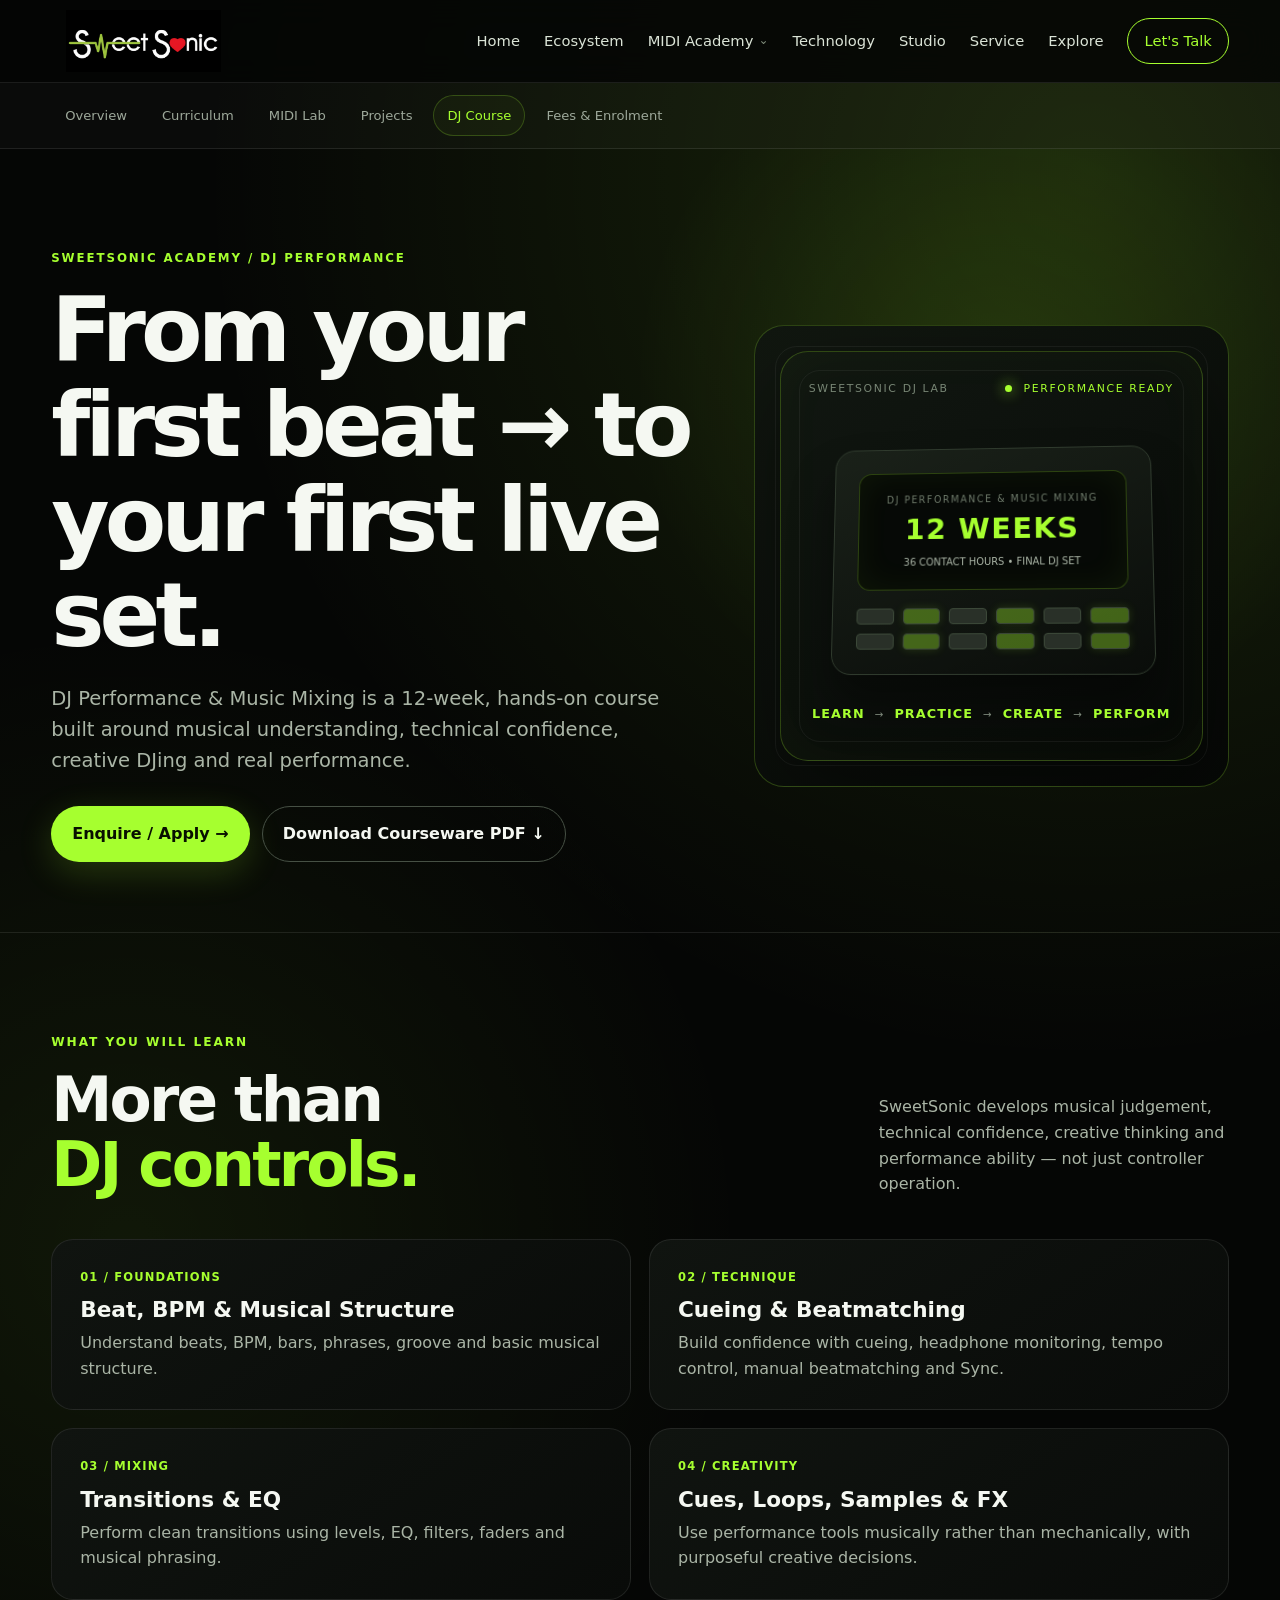
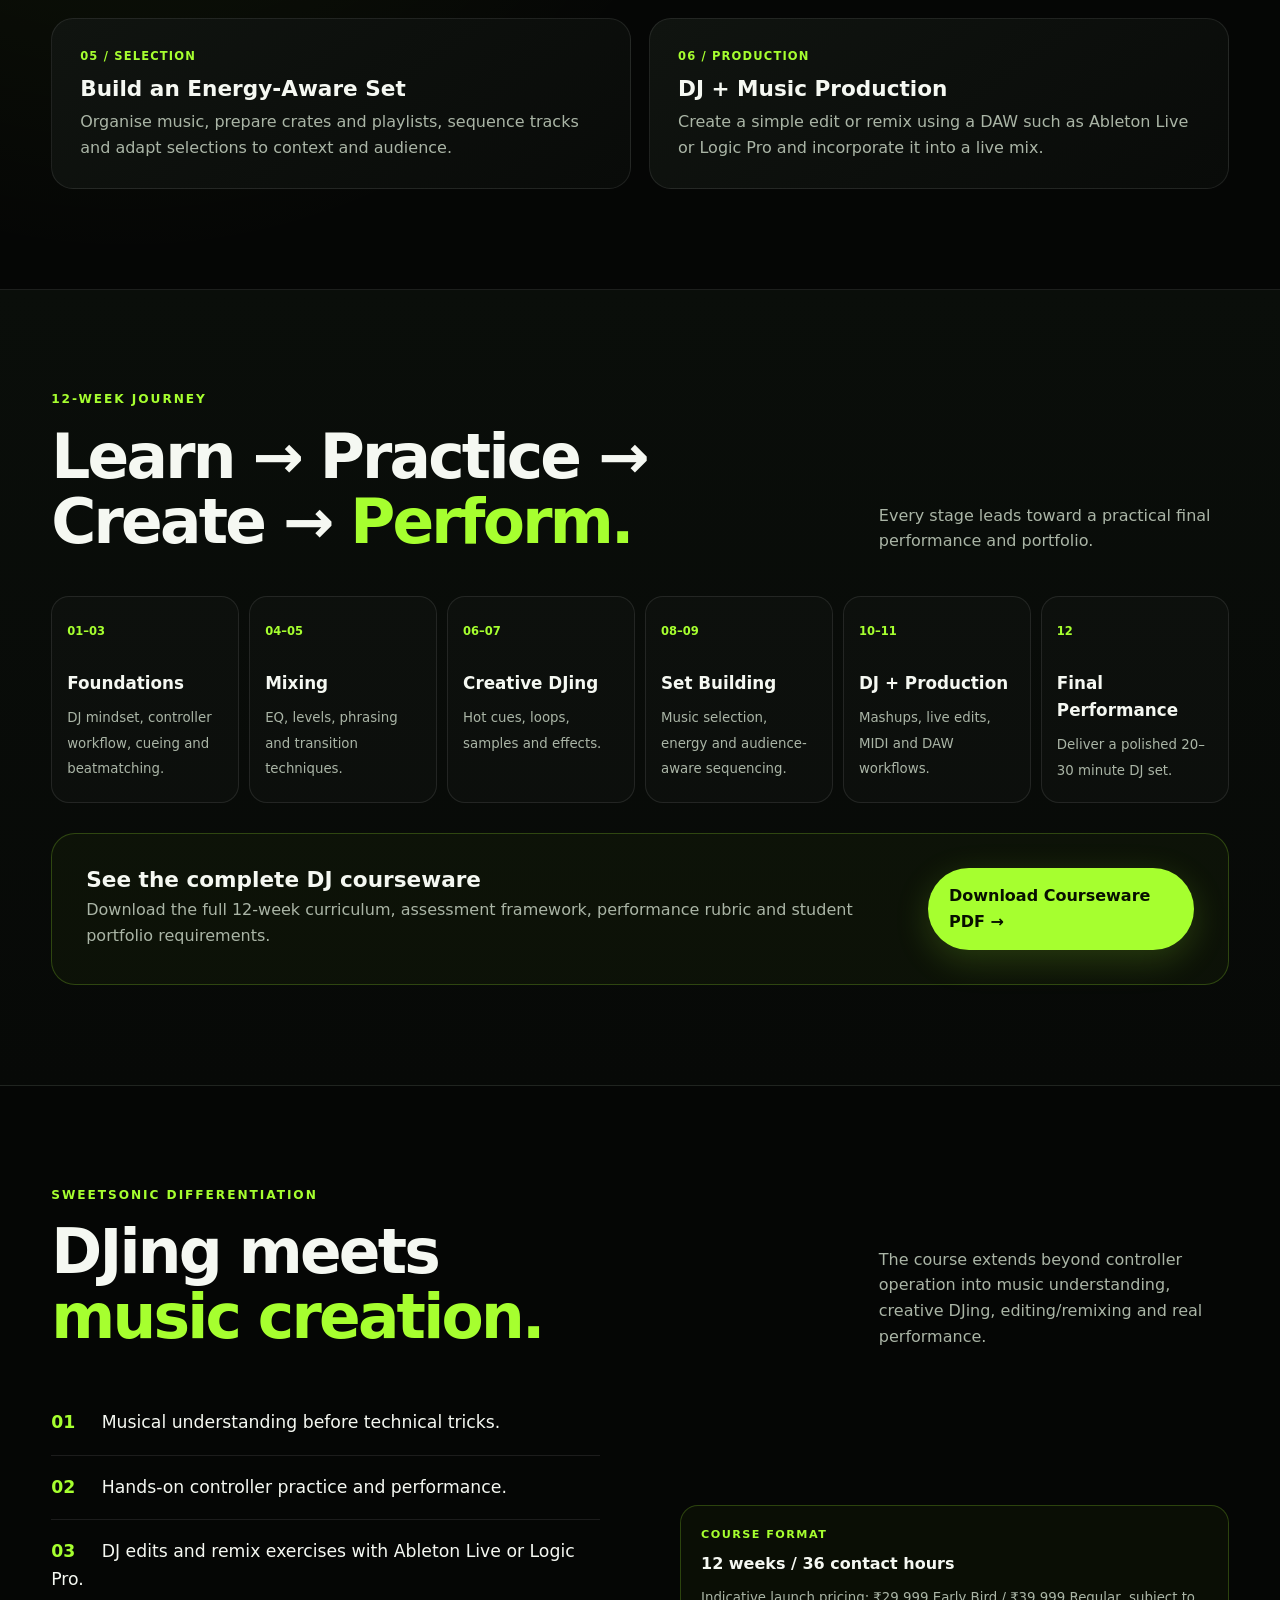
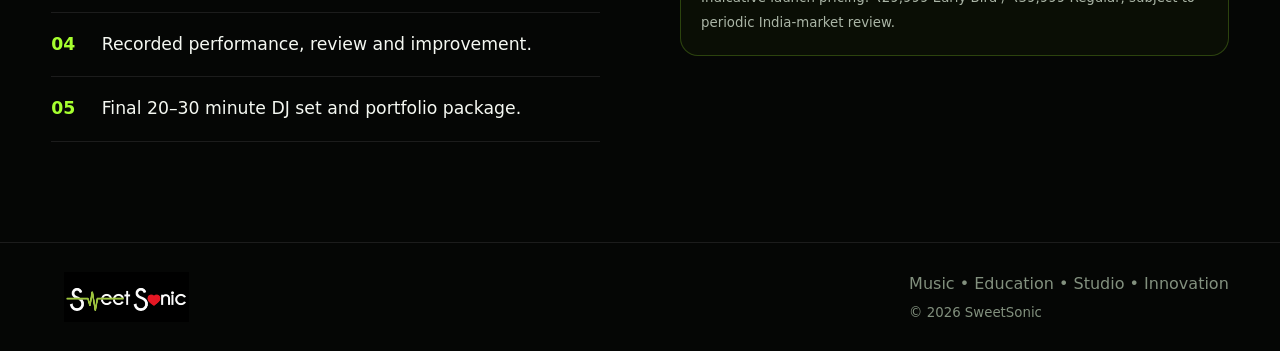
==== dj-course.html @ 9c57d152 "Add files via upload DJ course SEO  BioTune move" ====
<!doctype html><html lang="en"><head><meta charset="utf-8"><meta name="viewport" content="width=device-width,initial-scale=1">
<meta name="description" content="SweetSonic Academy — DJ Performance & Music Mixing. A 12-week hands-on course from first beat to first live set.">
<meta name="theme-color" content="#050605"><title>DJ Performance & Music Mixing — SweetSonic Academy</title><link rel="stylesheet" href="styles.css"></head><body>
<header class="site-header"><div class="container nav">
<a class="brand" href="index.html#home" aria-label="SweetSonic home"><img src="assets/SweetSonicLogo.jpg" alt="SweetSonic logo"></a>
<button class="menu-toggle" aria-label="Open menu" aria-expanded="false">☰</button>
<nav class="nav-links" aria-label="Primary navigation">
<a href="index.html#home">Home</a><a href="index.html#ecosystem">Ecosystem</a>
<div class="nav-dropdown"><a class="nav-parent" href="midi-academy.html">MIDI Academy <span>⌄</span></a><div class="nav-menu">
<a href="midi-academy.html">Academy Overview</a><a href="midi-curriculum.html">Course Curriculum</a><a href="midi-lab.html">MIDI Lab</a><a href="midi-projects.html">Practical Projects</a><a href="dj-course.html">DJ Performance & Mixing</a><a href="midi-enrol.html">Fees & Enrolment</a>
</div></div><a href="index.html#ecosystem">Technology</a><a href="index.html#studio">Studio</a><a href="instrument-service.html">Service</a><a href="index.html#explore">Explore</a><a href="index.html#contact" class="nav-cta">Let's Talk</a>
</nav></div></header>
<div class="subnav"><div class="container subnav-inner"><a href="midi-academy.html">Overview</a><a href="midi-curriculum.html">Curriculum</a><a href="midi-lab.html">MIDI Lab</a><a href="midi-projects.html">Projects</a><a class="active" href="dj-course.html">DJ Course</a><a href="midi-enrol.html">Fees & Enrolment</a></div></div>
<main>
<section class="page-hero"><div class="container page-hero-grid"><div class="reveal"><p class="page-kicker">SWEETSONIC ACADEMY / DJ PERFORMANCE</p><h1>From your first beat → to your first live set.</h1><p class="lead">DJ Performance & Music Mixing is a 12-week, hands-on course built around musical understanding, technical confidence, creative DJing and real performance.</p><div class="actions"><a class="btn btn-primary" href="midi-enrol.html">Enquire / Apply →</a><a class="btn btn-ghost" href="assets/SweetSonic-DJ-Performance-Music-Mixing-Courseware.pdf" download>Download Courseware PDF ↓</a></div></div><div class="page-visual reveal"><div class="service-console"><div class="service-console-top"><span>SWEETSONIC DJ LAB</span><span class="service-status"><i></i> PERFORMANCE READY</span></div><div class="service-device"><div class="device-screen"><small>DJ PERFORMANCE & MUSIC MIXING</small><strong>12 WEEKS</strong><em>36 CONTACT HOURS • FINAL DJ SET</em></div><div class="device-controls"><span></span><span></span><span></span><span></span><span></span><span></span><span></span><span></span><span></span><span></span><span></span><span></span></div></div><div class="service-readout"><b>LEARN</b><span>→</span><b>PRACTICE</b><span>→</span><b>CREATE</b><span>→</span><b>PERFORM</b></div></div></div></div></section>
<section class="section"><div class="container"><div class="section-heading reveal"><div><p class="eyebrow">WHAT YOU WILL LEARN</p><h2>More than<br><span>DJ controls.</span></h2></div><p>SweetSonic develops musical judgement, technical confidence, creative thinking and performance ability — not just controller operation.</p></div>
<div class="content-grid"><article class="content-card reveal"><b>01 / FOUNDATIONS</b><h3>Beat, BPM & Musical Structure</h3><p>Understand beats, BPM, bars, phrases, groove and basic musical structure.</p></article><article class="content-card reveal"><b>02 / TECHNIQUE</b><h3>Cueing & Beatmatching</h3><p>Build confidence with cueing, headphone monitoring, tempo control, manual beatmatching and Sync.</p></article><article class="content-card reveal"><b>03 / MIXING</b><h3>Transitions & EQ</h3><p>Perform clean transitions using levels, EQ, filters, faders and musical phrasing.</p></article><article class="content-card reveal"><b>04 / CREATIVITY</b><h3>Cues, Loops, Samples & FX</h3><p>Use performance tools musically rather than mechanically, with purposeful creative decisions.</p></article><article class="content-card reveal"><b>05 / SELECTION</b><h3>Build an Energy-Aware Set</h3><p>Organise music, prepare crates and playlists, sequence tracks and adapt selections to context and audience.</p></article><article class="content-card reveal"><b>06 / PRODUCTION</b><h3>DJ + Music Production</h3><p>Create a simple edit or remix using a DAW such as Ableton Live or Logic Pro and incorporate it into a live mix.</p></article></div></div></section>
<section class="section dark-band"><div class="container"><div class="section-heading reveal"><div><p class="eyebrow">12-WEEK JOURNEY</p><h2>Learn → Practice → Create → <span>Perform.</span></h2></div><p>Every stage leads toward a practical final performance and portfolio.</p></div><div class="journey-grid"><div class="journey-card reveal"><b>01–03</b><strong>Foundations</strong><small>DJ mindset, controller workflow, cueing and beatmatching.</small></div><div class="journey-card reveal"><b>04–05</b><strong>Mixing</strong><small>EQ, levels, phrasing and transition techniques.</small></div><div class="journey-card reveal"><b>06–07</b><strong>Creative DJing</strong><small>Hot cues, loops, samples and effects.</small></div><div class="journey-card reveal"><b>08–09</b><strong>Set Building</strong><small>Music selection, energy and audience-aware sequencing.</small></div><div class="journey-card reveal"><b>10–11</b><strong>DJ + Production</strong><small>Mashups, live edits, MIDI and DAW workflows.</small></div><div class="journey-card reveal"><b>12</b><strong>Final Performance</strong><small>Deliver a polished 20–30 minute DJ set.</small></div></div><div class="cta-panel reveal"><div><h3>See the complete DJ courseware</h3><p>Download the full 12-week curriculum, assessment framework, performance rubric and student portfolio requirements.</p></div><a class="btn btn-primary" href="assets/SweetSonic-DJ-Performance-Music-Mixing-Courseware.pdf" download>Download Courseware PDF →</a></div></div></section>
<section class="section"><div class="container"><div class="section-heading reveal"><div><p class="eyebrow">SWEETSONIC DIFFERENTIATION</p><h2>DJing meets<br><span>music creation.</span></h2></div><p>The course extends beyond controller operation into music understanding, creative DJing, editing/remixing and real performance.</p></div><div class="proof-grid"><div class="promise-list reveal"><p><b>01</b> Musical understanding before technical tricks.</p><p><b>02</b> Hands-on controller practice and performance.</p><p><b>03</b> DJ edits and remix exercises with Ableton Live or Logic Pro.</p><p><b>04</b> Recorded performance, review and improvement.</p><p><b>05</b> Final 20–30 minute DJ set and portfolio package.</p></div><div class="fee-card reveal"><span>COURSE FORMAT</span><strong>12 weeks / 36 contact hours</strong><small>Indicative launch pricing: ₹29,999 Early Bird / ₹39,999 Regular, subject to periodic India-market review.</small></div></div></div></section>
</main><footer><div class="container footer-inner"><img src="assets/SweetSonicLogo.jpg" alt="SweetSonic" class="footer-logo"><div><span>Music • Education • Studio • Innovation</span><small>© <span id="year"></span> SweetSonic</small></div></div></footer><script src="script.js"></script></body></html>
---- styles.css ----
:root{
  --green:#a6ff2f;--green2:#72cf00;--red:#ff2633;--bg:#050605;--panel:#0d100d;
  --panel2:#121712;--text:#f5f8f2;--muted:#aab5a6;--line:rgba(255,255,255,.09);
  --max:1180px;
}
*{box-sizing:border-box;margin:0;padding:0}
html{scroll-behavior:smooth}
body{font-family:Inter,ui-sans-serif,system-ui,-apple-system,BlinkMacSystemFont,"Segoe UI",sans-serif;background:
radial-gradient(circle at 85% 5%,rgba(166,255,47,.13),transparent 25%),
radial-gradient(circle at 10% 35%,rgba(166,255,47,.07),transparent 24%),var(--bg);
color:var(--text);line-height:1.6;overflow-x:hidden}
a{text-decoration:none;color:inherit}.container{width:min(92%,var(--max));margin:auto}
.site-header{position:sticky;top:0;z-index:100;background:rgba(5,6,5,.86);backdrop-filter:blur(16px);border-bottom:1px solid var(--line)}
.nav{min-height:82px;display:flex;align-items:center;justify-content:space-between;gap:24px}
.brand{display:flex;align-items:center;min-width:0}.brand img{width:185px;height:auto;max-height:62px;object-fit:contain;display:block}
.nav-links{display:flex;align-items:center;gap:24px;font-size:.92rem;color:#dbe4d7}
.nav-links a{transition:.2s}.nav-links a:hover{color:var(--green)}
.nav-cta{border:1px solid var(--green);padding:10px 16px;border-radius:999px;color:var(--green)!important}
.menu-toggle{display:none;background:none;border:0;color:white;font-size:1.7rem}
.section{padding:100px 0}.section-grid{width:min(92%,var(--max));margin:auto}
.hero{min-height:calc(100vh - 82px);display:grid;grid-template-columns:1.05fr .95fr;gap:50px;align-items:center;padding-top:70px;padding-bottom:80px}
.eyebrow{color:var(--green);letter-spacing:.16em;text-transform:uppercase;font-size:.76rem;font-weight:900;margin-bottom:14px}
h1,h2,h3{line-height:1.06}h1{font-size:clamp(3.2rem,7vw,6.8rem);letter-spacing:-.055em}
h1 span,h2 span{color:var(--green)}
h2{font-size:clamp(2.4rem,4.8vw,4.5rem);letter-spacing:-.045em}
h3{font-size:1.35rem}.hero-lead,.lead{color:var(--muted);font-size:clamp(1.05rem,1.7vw,1.22rem);max-width:680px;margin-top:20px}
.actions{display:flex;gap:12px;flex-wrap:wrap;margin-top:30px}.btn{display:inline-flex;align-items:center;justify-content:center;gap:10px;padding:14px 20px;border-radius:999px;font-weight:900;transition:.25s;border:1px solid transparent}
.btn-primary{background:var(--green);color:#081000;box-shadow:0 10px 35px rgba(166,255,47,.18)}.btn-primary:hover{transform:translateY(-2px);filter:brightness(1.06)}
.btn-ghost{border-color:#465044;color:var(--text)}.whatsapp-btn{border-color:#465044}.btn-ghost:hover{border-color:var(--green);color:var(--green)}
.micro-proof{display:flex;gap:13px;align-items:center;color:#cbd4c8;font-size:.9rem;margin-top:30px}.micro-proof i{width:4px;height:4px;background:#556052;border-radius:50%}
.hero-visual{min-height:500px;position:relative;display:grid;place-items:center}
.orb{position:absolute;border-radius:50%;filter:blur(2px);border:1px solid rgba(166,255,47,.3)}.orb-a{width:210px;height:210px;right:0;top:30px;box-shadow:0 0 80px rgba(166,255,47,.12)}.orb-b{width:120px;height:120px;left:10px;bottom:40px;box-shadow:0 0 60px rgba(255,38,51,.12);border-color:rgba(255,38,51,.22)}
.positioning{border-top:1px solid var(--line);border-bottom:1px solid var(--line);background:rgba(255,255,255,.018)}.positioning-inner{padding:55px 0}.positioning h2{font-size:clamp(2rem,4vw,3.6rem);max-width:820px}.positioning p:last-child{color:var(--muted);margin-top:15px;max-width:650px}
.section-heading{display:flex;justify-content:space-between;gap:40px;align-items:end;margin-bottom:42px}.section-heading>p{color:var(--muted);max-width:350px}
.eco-grid{display:grid;grid-template-columns:repeat(3,1fr);gap:18px}.eco-card{min-height:330px;padding:30px;border:1px solid var(--line);background:linear-gradient(145deg,#101410,#090b09);border-radius:24px;position:relative;transition:.3s}.eco-card:hover{transform:translateY(-6px);border-color:rgba(166,255,47,.35)}.card-number{position:absolute;top:25px;right:25px;color:#566151;font-size:.78rem}.icon{font-size:2.2rem;margin-bottom:45px}.eco-card h3{margin-bottom:12px}.eco-card p{color:var(--muted);min-height:92px}.eco-card a{color:var(--green);font-weight:800}
.dark-band{background:linear-gradient(180deg,#0a0e0a,#070907);border-top:1px solid var(--line);border-bottom:1px solid var(--line)}.money-grid{display:grid;grid-template-columns:1.2fr .8fr;gap:70px;align-items:start}.feature-list{margin-top:35px;display:grid;gap:16px}.feature-list>div{display:grid;grid-template-columns:45px 1fr;gap:12px;padding-bottom:15px;border-bottom:1px solid var(--line)}.feature-list b{color:var(--green)}.feature-list strong,.feature-list small{display:block}.feature-list small{color:var(--muted);margin-top:4px}.price-card{background:linear-gradient(145deg,#151b14,#0a0d0a);border:1px solid rgba(166,255,47,.32);border-radius:26px;padding:32px;box-shadow:0 25px 80px rgba(0,0,0,.3)}.price{font-size:clamp(3rem,6vw,5rem);font-weight:950;letter-spacing:-.06em;margin:12px 0}.price-card>p{color:var(--muted)}.price-card strong{color:var(--green)}.price-divider{height:1px;background:var(--line);margin:26px 0}.small{font-size:.9rem}.full{width:100%;margin-top:18px}
.studio-grid{display:grid;grid-template-columns:1fr 1fr;gap:70px;align-items:center}.studio-visual{min-height:420px;display:grid;place-items:center}.console{width:min(100%,510px);height:320px;border-radius:25px;background:linear-gradient(155deg,#202620,#0a0d0a);border:1px solid #354034;transform:perspective(900px) rotateX(12deg) rotateY(-8deg);box-shadow:0 40px 70px rgba(0,0,0,.45);padding:25px}.console-screen{height:85px;border:1px solid rgba(166,255,47,.25);border-radius:12px;display:grid;place-items:center;text-align:center;color:var(--green);font-weight:900;letter-spacing:.12em;background:#070a07;box-shadow:inset 0 0 30px rgba(166,255,47,.06)}.console-screen small{font-size:.55rem;color:#71806d}.faders{display:flex;justify-content:space-around;margin-top:26px}.faders i{width:9px;height:90px;background:linear-gradient(to top,var(--green) 35%,#2d362c 35%);border-radius:5px}.knobs{display:flex;gap:18px;margin-top:18px}.knobs b{width:20px;height:20px;border-radius:50%;border:3px solid #606a5e;background:#151a14}.service-row{display:flex;gap:16px;align-items:center;padding:18px 0;border-bottom:1px solid var(--line)}.service-row>span{font-size:1.8rem}.service-row strong,.service-row small{display:block}.service-row small{color:var(--muted);margin-top:3px}.studio-grid .btn{margin-top:25px}
.bio-section{background:radial-gradient(circle at 50% 45%,rgba(166,255,47,.08),transparent 42%)}.bio-loop{display:grid;grid-template-columns:1fr auto 1fr auto 1fr auto 1fr;gap:14px;align-items:center}.loop-node{min-height:150px;padding:22px;border:1px solid var(--line);border-radius:20px;background:rgba(10,13,10,.8)}.loop-node b{display:block;color:var(--green);font-size:.75rem}.loop-node strong{display:block;margin:18px 0 5px}.loop-node small{color:var(--muted)}.loop-arrow{color:var(--green);font-size:1.5rem}.frequency-strip{display:grid;grid-template-columns:repeat(5,1fr);margin-top:25px;border:1px solid var(--line);border-radius:18px;overflow:hidden}.frequency-strip div{padding:20px;border-right:1px solid var(--line);background:rgba(255,255,255,.018)}.frequency-strip div:last-child{border:0}.frequency-strip strong,.frequency-strip small{display:block}.frequency-strip strong{color:var(--green)}.frequency-strip small{color:var(--muted);margin-top:5px}.disclaimer{margin-top:18px;padding:18px 20px;border-left:3px solid var(--green);background:rgba(166,255,47,.04);color:#aeb9aa;font-size:.86rem}.disclaimer strong{color:var(--green)}
.proof{border-top:1px solid var(--line);border-bottom:1px solid var(--line)}.proof-grid{display:grid;grid-template-columns:1fr 1fr;gap:80px;align-items:center}.promise-list{display:grid;gap:0}.promise-list p{padding:18px 0;border-bottom:1px solid var(--line);font-size:1.08rem}.promise-list b{display:inline-block;color:var(--green);width:45px}
.contact{padding-top:80px}.contact-card{padding:65px;border-radius:30px;background:linear-gradient(145deg,#131913,#080b08);border:1px solid rgba(166,255,47,.22);text-align:center}.contact-card h2{max-width:760px;margin:auto}.contact-card>p:not(.eyebrow){color:var(--muted);max-width:620px;margin:20px auto 0}.contact-actions{display:flex;justify-content:center;gap:12px;flex-wrap:wrap;margin-top:30px}
footer{border-top:1px solid var(--line);padding:28px 0}.footer-inner{display:flex;align-items:center;justify-content:space-between;gap:20px;color:#82907e}.footer-logo{width:150px;height:auto;max-height:50px;object-fit:contain}.footer-inner small{display:block;margin-top:5px}
.reveal{opacity:0;transform:translateY(18px);transition:opacity .7s ease,transform .7s ease}.reveal.visible{opacity:1;transform:none}
@keyframes wave{0%,100%{transform:scaleY(.45)}50%{transform:scaleY(1.2)}}@keyframes pulse{50%{transform:scale(1.45);opacity:.65}}



/* SweetSonic v3.5.1 — Sound → Signal → Technology → Creativity */
.hero-title{
  min-height:clamp(210px,28vw,340px);display:flex;flex-direction:column;justify-content:center;
  position:relative;overflow:visible
}
.hero-word{
  display:flex;align-items:center;gap:18px;height:0;overflow:visible;opacity:0;
  transform:translateY(28px) scale(.985);
  transition:height .7s cubic-bezier(.2,.8,.2,1),opacity .55s ease,transform .7s ease;
  position:relative
}
.hero-word.active{height:clamp(82px,9.5vw,125px);opacity:1;transform:none}
.hero-word .word-main{
  font-size:clamp(3.5rem,8vw,7.5rem);font-weight:950;line-height:.9;
  letter-spacing:-.065em;position:relative;z-index:3
}
.hero-word[data-stage="sound"] .word-main,.hero-word[data-stage="creativity"] .word-main{color:#fff}
.hero-word[data-stage="technology"] .word-main{color:var(--green)}
.word-signal{
  width:clamp(145px,19vw,260px);height:76px;position:relative;display:flex;align-items:center;
  gap:5px;z-index:2;margin-left:2px;filter:drop-shadow(0 0 8px rgba(166,255,47,.35))
}
.word-signal:before{
  content:"";position:absolute;left:0;right:0;top:50%;height:1px;background:rgba(166,255,47,.22)
}
.word-signal i{
  width:4px;height:18px;border-radius:8px;background:var(--green);display:block;
  transform-origin:center;animation:heroBars 1.05s ease-in-out infinite
}
.word-signal i:nth-child(2n){animation-delay:-.18s}.word-signal i:nth-child(3n){animation-delay:-.36s}
.word-signal i:nth-child(4n){height:35px}.word-signal i:nth-child(5n){height:52px}
.word-signal i:nth-child(7n){height:28px}
.word-signal b{
  position:absolute;left:-12px;top:50%;width:13px;height:13px;border-radius:50%;
  background:var(--green);box-shadow:0 0 18px var(--green);
  transform:translateY(-50%);animation:signalTravel 2.2s linear infinite
}
.digital-signal i{height:10px;animation:digitalBars 1.1s steps(3,end) infinite}
.digital-signal i:nth-child(2n){height:25px}.digital-signal i:nth-child(4n){height:42px}
.digital-signal b{animation:signalTravel 1.7s linear infinite}
.word-heart{
  color:var(--red);font-size:clamp(3rem,6vw,5.5rem);line-height:1;
  margin-left:6px;text-shadow:0 0 28px rgba(255,38,51,.42);
  animation:heroHeart 1.15s ease-in-out infinite
}
.hero-word[data-stage="creativity"]:after{
  content:"";position:absolute;left:0;bottom:-4px;width:0;height:2px;background:var(--red);
  box-shadow:0 0 16px rgba(255,38,51,.65);animation:creativeLine 1.2s ease-out forwards
}
@keyframes heroBars{0%,100%{transform:scaleY(.3);opacity:.58}50%{transform:scaleY(1.35);opacity:1}}
@keyframes digitalBars{0%{transform:scaleY(.35);opacity:.45}50%{transform:scaleY(1);opacity:1}100%{transform:scaleY(.55);opacity:.7}}
@keyframes signalTravel{0%{left:-12px;opacity:0}8%{opacity:1}92%{opacity:1}100%{left:100%;opacity:0}}
@keyframes heroHeart{0%,100%{transform:scale(1)}35%{transform:scale(1.16)}55%{transform:scale(1)}}
@keyframes creativeLine{0%{width:0}100%{width:58%}}
@media(prefers-reduced-motion:reduce){
  .hero-word{transition:none}.word-signal i,.word-signal b,.word-heart,.hero-word[data-stage="creativity"]:after{animation:none}
}


/* v3.5.3 — image galleries, final-mix flow and distinct technology motion */
.tech-circuit{width:clamp(130px,18vw,235px);height:78px;position:relative;margin-left:8px}
.tech-circuit:before,.tech-circuit:after{content:"";position:absolute;background:rgba(166,255,47,.55)}
.tech-circuit:before{left:6%;right:6%;top:50%;height:1px}.tech-circuit:after{left:32%;top:15%;bottom:15%;width:1px}
.tech-circuit i{position:absolute;height:1px;background:var(--green);box-shadow:0 0 10px rgba(166,255,47,.6);animation:circuitPulse 1.8s ease-in-out infinite}
.tech-circuit i:nth-child(1){left:0;top:24%;width:38%}.tech-circuit i:nth-child(2){right:0;top:50%;width:48%;animation-delay:-.45s}
.tech-circuit i:nth-child(3){left:15%;top:76%;width:34%;animation-delay:-.9s}.tech-circuit i:nth-child(4){right:12%;top:28%;width:24%;animation-delay:-1.35s}
.tech-circuit b{position:absolute;width:8px;height:8px;border:2px solid var(--green);background:#071006;border-radius:50%;box-shadow:0 0 12px rgba(166,255,47,.65);animation:nodePulse 1.8s ease-in-out infinite}
.tech-circuit b:nth-of-type(1){left:31%;top:19%}.tech-circuit b:nth-of-type(2){left:61%;top:45%;animation-delay:-.6s}.tech-circuit b:nth-of-type(3){left:82%;top:23%;animation-delay:-1.2s}
@keyframes circuitPulse{0%,100%{opacity:.35;transform:scaleX(.75);transform-origin:left}50%{opacity:1;transform:scaleX(1)}}
@keyframes nodePulse{0%,100%{transform:scale(.75);opacity:.55}50%{transform:scale(1.5);opacity:1}}

.ecosystem-gallery{display:grid;grid-template-columns:1.2fr 1fr 1fr;gap:16px;margin-top:24px}
.ecosystem-gallery figure,.academy-gallery figure,.studio-photo-grid figure{margin:0;overflow:hidden;border:1px solid var(--line);background:#0b0e0b;border-radius:20px;position:relative}
.ecosystem-gallery img,.academy-gallery img,.studio-photo-grid img{width:100%;height:100%;display:block;object-fit:cover;filter:saturate(.85) contrast(1.04);transition:transform .5s ease,filter .5s ease}
.ecosystem-gallery figure:hover img,.academy-gallery figure:hover img,.studio-photo-grid figure:hover img{transform:scale(1.045);filter:saturate(1.05) contrast(1.04)}
.ecosystem-gallery figure{height:205px}.ecosystem-gallery figure:first-child{height:270px}
.ecosystem-gallery figcaption{position:absolute;left:14px;bottom:12px;color:white;font-size:.72rem;font-weight:800;letter-spacing:.08em;text-transform:uppercase;background:rgba(0,0,0,.55);padding:7px 10px;border-radius:999px;backdrop-filter:blur(7px)}

.academy-gallery{display:grid;grid-template-columns:1.5fr 1fr;gap:12px;align-items:stretch}
.academy-main{min-height:310px}.academy-mini{display:grid;gap:12px}.academy-mini figure{min-height:149px}

.mix-flow{margin-top:30px;padding:20px 0}
.mix-steps{display:flex;align-items:stretch;gap:9px}
.mix-steps>div{flex:1;min-width:0;border:1px solid var(--line);border-radius:15px;padding:13px;background:rgba(255,255,255,.02)}
.mix-steps>div b{display:block;color:var(--green);font-size:.68rem}.mix-steps strong{display:block;margin-top:8px;font-size:.9rem}.mix-steps small{display:block;color:var(--muted);margin-top:3px;font-size:.7rem}.mix-steps>span{display:grid;place-items:center;color:var(--green);font-size:1.15rem}

.studio-photo-grid{display:grid;grid-template-columns:1.4fr .7fr;grid-template-rows:1fr 1fr;gap:12px;min-height:450px}
.studio-photo-main{grid-row:1 / 3}.studio-photo-small{min-height:0}

@media(max-width:900px){
  .ecosystem-gallery{grid-template-columns:1fr 1fr}.ecosystem-gallery figure:first-child{height:205px}
  .academy-gallery{grid-template-columns:1fr}.academy-main{min-height:260px}
  .studio-photo-grid{min-height:390px}
}

/* SweetSonic v3.5.4 — Mobile Experience Refinement */
@media(max-width:560px){
  .hero{padding-top:34px;padding-bottom:48px;gap:12px}
  .hero-title{min-height:132px;margin-top:2px}
  .hero-word{gap:9px;transform:translateY(18px) scale(.985)}
  .hero-word.active{height:78px;transform:none}
  .hero-word .word-main{font-size:clamp(3rem,16vw,4.7rem);letter-spacing:-.075em}
  .word-signal{width:104px;height:52px;margin-left:0}
  .word-signal i{width:3px}
  .tech-circuit{width:100px;height:54px;margin-left:0}
  .word-heart{font-size:3.25rem;margin-left:0}
  .hero-word[data-stage="creativity"]:after{bottom:-1px;width:52%}
  .hero-lead{font-size:1rem;line-height:1.55;margin-top:6px}
  .actions{margin-top:20px;gap:10px}
  .btn{padding:13px 17px}
  .micro-proof{margin-top:20px;gap:9px;font-size:.84rem}
  .hero-visual{min-height:300px;margin-top:0}
}

@media(max-width:560px){
  .ecosystem-gallery{grid-template-columns:1fr}.ecosystem-gallery figure,.ecosystem-gallery figure:first-child{height:220px}
  .studio-photo-grid{grid-template-columns:1fr;grid-template-rows:220px 140px 140px;min-height:0}.studio-photo-main{grid-row:auto}
  .mix-steps{display:grid;grid-template-columns:1fr 1fr}.mix-steps>span{display:none}
  .mix-steps>div{min-height:92px}
}

@media(max-width:900px){
  .nav-links{display:none;position:absolute;top:82px;left:0;right:0;background:#070907;border-bottom:1px solid var(--line);padding:18px 4%;flex-direction:column;align-items:stretch}.nav-links.open{display:flex}.menu-toggle{display:block}
  .hero,.money-grid,.studio-grid,.proof-grid{grid-template-columns:1fr}.hero{padding-top:55px}.hero-visual{min-height:400px}.section-heading{align-items:start;flex-direction:column}.eco-grid{grid-template-columns:1fr}.bio-loop{grid-template-columns:1fr}.loop-arrow{display:none}.bio-wave{gap:4px}.bio-wave span{width:4px}.frequency-strip{grid-template-columns:1fr 1fr}.frequency-strip div:nth-child(2){border-right:0}.frequency-strip div{border-bottom:1px solid var(--line)}.frequency-strip div:last-child{border-bottom:0}.money-grid,.studio-grid{gap:45px}.contact-card{padding:42px 25px}
}

@media(max-width:560px){
  .hero-title{min-height:132px}
  .hero-word .word-main{font-size:clamp(3rem,17vw,5rem)}
  .word-signal{width:105px;height:55px;gap:3px}
  .word-signal i{width:3px}
  .word-heart{font-size:3.2rem}
}

@media(max-width:560px){
  .brand img{width:155px;max-height:56px}.section{padding:75px 0}.hero{min-height:auto}.hero-visual{min-height:350px}.visual-card{height:330px}.wave{height:130px}.micro-proof{flex-wrap:wrap}.frequency-strip{grid-template-columns:1fr}.frequency-strip div{border-right:0!important}.frequency-strip div:last-child{border-bottom:0}.footer-inner{align-items:flex-start;flex-direction:column}
}

/* SweetSonic v3.6 — MIDI Academy sub-pages + navigation */
.nav-dropdown{position:relative;display:flex;align-items:center;height:82px}
.nav-parent{display:flex;align-items:center;gap:5px}.nav-parent span{font-size:.75rem;color:#7f8c7b;transition:.2s}
.nav-dropdown:hover .nav-parent,.nav-dropdown:focus-within .nav-parent{color:var(--green)}
.nav-menu{position:absolute;top:72px;left:-12px;min-width:230px;padding:9px;background:rgba(8,11,8,.98);border:1px solid rgba(166,255,47,.2);border-radius:16px;box-shadow:0 25px 60px rgba(0,0,0,.5);opacity:0;visibility:hidden;transform:translateY(8px);transition:.2s;z-index:200}
.nav-menu a{display:block;padding:11px 13px;border-radius:10px;color:#cfd8cb;font-size:.84rem}
.nav-menu a:hover{background:rgba(166,255,47,.07);color:var(--green)}
.nav-dropdown:hover .nav-menu,.nav-dropdown:focus-within .nav-menu{opacity:1;visibility:visible;transform:none}

.page-hero{padding:100px 0 70px;border-bottom:1px solid var(--line);background:radial-gradient(circle at 78% 30%,rgba(166,255,47,.11),transparent 32%)}
.page-hero-grid{display:grid;grid-template-columns:1.15fr .85fr;gap:60px;align-items:center}
.page-kicker{color:var(--green);font-size:.74rem;font-weight:900;letter-spacing:.16em;text-transform:uppercase}
.page-hero h1{margin-top:15px}
.page-hero .lead{max-width:700px}
.page-visual{min-height:330px;border:1px solid rgba(166,255,47,.22);border-radius:30px;background:linear-gradient(145deg,#111710,#060806);position:relative;overflow:hidden;padding:25px}
.page-visual:before{content:"";position:absolute;inset:20px;border:1px solid rgba(255,255,255,.06);border-radius:22px}
.midi-console{position:absolute;inset:65px 35px 55px;display:grid;grid-template-columns:1fr 1fr;gap:15px;z-index:2}
.midi-panel{border:1px solid rgba(166,255,47,.2);border-radius:16px;padding:15px;background:rgba(255,255,255,.025)}
.midi-panel strong{color:var(--green);font-size:.8rem;letter-spacing:.1em}
.midi-keys{display:flex;align-items:end;gap:3px;height:120px;margin-top:20px}
.midi-keys i{display:block;flex:1;height:48%;background:#dce4d8;border-radius:0 0 3px 3px;animation:keyPulse 1.7s ease-in-out infinite}
.midi-keys i:nth-child(2n){height:70%;animation-delay:-.3s}.midi-keys i:nth-child(3n){height:40%;animation-delay:-.7s}
.pad-grid{display:grid;grid-template-columns:repeat(4,1fr);gap:7px;margin-top:25px}
.pad-grid i{aspect-ratio:1;border:1px solid rgba(166,255,47,.3);border-radius:7px;background:rgba(166,255,47,.06);animation:padPulse 2s ease-in-out infinite}
.pad-grid i:nth-child(2n){animation-delay:-.5s}.pad-grid i:nth-child(3n){animation-delay:-1s}
@keyframes keyPulse{50%{transform:translateY(-6px);background:var(--green)}}@keyframes padPulse{50%{box-shadow:0 0 18px rgba(166,255,47,.25);background:rgba(166,255,47,.16)}}

.subnav{border-bottom:1px solid var(--line);background:rgba(255,255,255,.018)}
.subnav-inner{display:flex;gap:7px;overflow:auto;padding:12px 0;scrollbar-width:none}
.subnav-inner::-webkit-scrollbar{display:none}
.subnav-inner a{white-space:nowrap;padding:9px 13px;border:1px solid transparent;border-radius:999px;color:#9da89a;font-size:.82rem}
.subnav-inner a:hover,.subnav-inner a.active{color:var(--green);border-color:rgba(166,255,47,.22);background:rgba(166,255,47,.04)}

.content-grid{display:grid;grid-template-columns:repeat(2,1fr);gap:18px}
.content-card{padding:28px;border:1px solid var(--line);border-radius:22px;background:linear-gradient(145deg,#101410,#090b09)}
.content-card b{display:block;color:var(--green);font-size:.72rem;letter-spacing:.1em}
.content-card h3{margin:13px 0 8px}.content-card p{color:var(--muted)}
.curriculum-list{display:grid;gap:12px}
.module{display:grid;grid-template-columns:58px 1fr auto;gap:15px;align-items:center;padding:19px;border:1px solid var(--line);border-radius:17px;background:rgba(255,255,255,.018)}
.module-num{color:var(--green);font-weight:900}.module small{display:block;color:var(--muted);margin-top:3px}.module-tag{font-size:.68rem;color:#7f8c7b;border:1px solid var(--line);border-radius:999px;padding:6px 9px}
.lab-flow{display:grid;grid-template-columns:repeat(6,1fr);gap:10px}
.lab-node{padding:22px 15px;border:1px solid var(--line);border-radius:18px;text-align:center;background:rgba(255,255,255,.018)}
.lab-node b{display:block;color:var(--green);font-size:.72rem}.lab-node strong{display:block;margin-top:12px}.lab-node small{display:block;color:var(--muted);margin-top:5px}
.project-grid{display:grid;grid-template-columns:repeat(3,1fr);gap:16px}
.project-card{min-height:220px;padding:26px;border:1px solid var(--line);border-radius:22px;background:linear-gradient(145deg,#111611,#090b09)}
.project-card .project-icon{font-size:2rem}.project-card h3{margin:20px 0 8px}.project-card p{color:var(--muted)}
.cta-panel{margin-top:30px;padding:34px;border:1px solid rgba(166,255,47,.22);border-radius:24px;background:rgba(166,255,47,.035);display:flex;align-items:center;justify-content:space-between;gap:25px}
.cta-panel p{color:var(--muted);margin-top:5px}.center-action{text-align:center;margin-top:28px}

@media(max-width:900px){
  .nav-dropdown{height:auto;display:block}
  .nav-parent{padding:12px 0}
  .nav-menu{position:static;display:none;opacity:1;visibility:visible;transform:none;box-shadow:none;background:rgba(255,255,255,.02);border-radius:12px;padding:5px 10px;margin-bottom:5px}
  .nav-dropdown:hover .nav-menu,.nav-dropdown:focus-within .nav-menu{display:block}
  .page-hero-grid{grid-template-columns:1fr}.page-hero{padding:70px 0 55px}
  .lab-flow{grid-template-columns:1fr 1fr}.project-grid{grid-template-columns:1fr 1fr}
}
@media(max-width:560px){
  .page-hero h1{font-size:clamp(2.8rem,14vw,4.5rem)}
  .page-visual{min-height:280px}.midi-console{inset:55px 20px 40px;gap:9px}.midi-panel{padding:10px}.midi-keys{height:100px}.pad-grid{gap:4px;margin-top:16px}
  .content-grid,.project-grid,.lab-flow{grid-template-columns:1fr}.module{grid-template-columns:42px 1fr}.module-tag{display:none}
  .cta-panel{flex-direction:column;align-items:flex-start}.academy-journey-home .section-heading{margin-bottom:25px}
}
.journey-grid{display:grid;grid-template-columns:repeat(6,1fr);gap:10px}
.journey-card{min-height:165px;padding:20px 15px;border:1px solid var(--line);border-radius:18px;background:rgba(255,255,255,.018);transition:.25s}
.journey-card:hover{transform:translateY(-5px);border-color:rgba(166,255,47,.3)}
.journey-card b{color:var(--green);font-size:.72rem}.journey-card strong{display:block;margin:28px 0 7px;font-size:1.05rem}.journey-card small{color:var(--muted)}
@media(max-width:900px){.journey-grid{grid-template-columns:repeat(3,1fr)}}
@media(max-width:560px){.journey-grid{grid-template-columns:1fr 1fr}.journey-card{min-height:145px}}

.course-duration{padding-top:30px}
.duration-grid{display:grid;grid-template-columns:repeat(4,1fr);gap:12px}
.duration-card{padding:24px;border:1px solid var(--line);border-radius:20px;background:linear-gradient(145deg,#101510,#090b09)}
.duration-card b{display:block;color:var(--green);font-size:.75rem;letter-spacing:.11em}
.duration-card strong{display:block;margin:14px 0 7px;font-size:1.05rem}
.duration-card small{color:var(--muted);line-height:1.5}
.duration-note{margin-top:15px;color:#707a6e;font-size:.75rem}
.duration-inline{display:flex;gap:10px;flex-wrap:wrap;margin:0 0 18px}
.duration-inline span{padding:11px 14px;border:1px solid rgba(166,255,47,.18);border-radius:999px;background:rgba(166,255,47,.035);color:#aab4a5;font-size:.8rem}
.duration-inline b{color:var(--green);margin-right:4px}
.duration-banner{margin:0 0 22px;padding:20px 23px;border:1px solid rgba(166,255,47,.22);border-radius:20px;background:rgba(166,255,47,.035);display:flex;align-items:center;justify-content:space-between;gap:20px}
.duration-banner strong{display:block;font-size:1.1rem;margin-top:5px}
@media(max-width:900px){.duration-grid{grid-template-columns:repeat(2,1fr)}}
@media(max-width:560px){.duration-grid{grid-template-columns:1fr 1fr}.duration-card{padding:18px}.duration-banner{flex-direction:column;align-items:flex-start}}

/* v3.8 — enrolment & payment flow */
.payment-steps{display:grid;grid-template-columns:repeat(3,1fr);gap:14px}
.payment-step{padding:26px;border:1px solid var(--line);border-radius:20px;background:linear-gradient(145deg,#101510,#090b09)}
.payment-step b{display:inline-grid;place-items:center;width:38px;height:38px;border:1px solid rgba(166,255,47,.3);border-radius:50%;color:var(--green);font-size:.75rem}
.payment-step strong{display:block;margin:22px 0 7px;font-size:1.2rem}.payment-step span{display:block;color:var(--muted)}
.application-section{padding-top:40px}.application-layout{display:grid;grid-template-columns:.85fr 1.15fr;gap:50px;align-items:start}
.application-copy h2{font-size:clamp(2.5rem,5vw,4.2rem);margin:10px 0 18px}.application-copy>p{color:var(--muted);max-width:560px}
.fee-card{margin-top:28px;padding:20px;border:1px solid rgba(166,255,47,.22);border-radius:18px;background:rgba(166,255,47,.035)}
.fee-card span{display:block;color:var(--green);font-size:.7rem;font-weight:900;letter-spacing:.13em}.fee-card strong{display:block;margin:7px 0}.fee-card small{color:var(--muted)}
.application-form,.payment-card{padding:30px;border:1px solid var(--line);border-radius:24px;background:linear-gradient(145deg,#101410,#080a08);box-shadow:0 25px 70px rgba(0,0,0,.25)}
.form-title{display:flex;gap:14px;align-items:center;padding-bottom:20px;margin-bottom:20px;border-bottom:1px solid var(--line)}.form-title>span{font-size:1.8rem}.form-title strong{display:block}.form-title small{display:block;color:var(--muted);margin-top:2px}
.application-form label,.payment-card label{display:block;color:#dce4d8;font-size:.85rem;font-weight:700;margin-top:15px}
.application-form input,.application-form select,.application-form textarea,.payment-card input{width:100%;margin-top:7px;padding:13px 14px;border:1px solid #313a30;border-radius:12px;background:#070907;color:var(--text);font:inherit;outline:none}
.application-form input:focus,.application-form select:focus,.application-form textarea:focus,.payment-card input:focus{border-color:var(--green);box-shadow:0 0 0 3px rgba(166,255,47,.08)}
.check-row{display:flex!important;gap:10px;align-items:flex-start;font-weight:500!important;color:var(--muted)!important}.check-row input{width:auto!important;margin-top:4px!important;accent-color:var(--green)}
.form-submit{width:100%;margin-top:20px;border:0;cursor:pointer}.form-submit:disabled{opacity:.45;cursor:not-allowed;filter:grayscale(.2)}
.form-note{margin-top:10px;color:#697367;font-size:.72rem;text-align:center}
.success-section{padding-top:20px}.success-card{max-width:760px;margin:auto;padding:55px;text-align:center;border:1px solid rgba(166,255,47,.25);border-radius:30px;background:linear-gradient(145deg,#111711,#080a08)}
.success-icon{width:64px;height:64px;display:grid;place-items:center;margin:0 auto 20px;border-radius:50%;background:var(--green);color:#081000;font-size:2rem;font-weight:900}
.success-card h2{margin-bottom:15px}.success-card>p:not(.eyebrow){color:var(--muted);max-width:580px;margin:auto}
.application-id{margin:25px auto;padding:14px 18px;border:1px solid var(--line);border-radius:14px;max-width:330px;background:rgba(255,255,255,.025)}.application-id span{display:block;color:#778274;font-size:.65rem;letter-spacing:.14em}.application-id strong{display:block;color:var(--green);font-size:1.15rem;margin-top:3px}.success-actions{display:flex;justify-content:center;gap:10px;flex-wrap:wrap;margin-top:24px}
.compact-hero{min-height:auto;padding:90px 0}.narrow{width:min(92%,760px);margin:auto}.narrow h1{font-size:clamp(3rem,7vw,5.5rem);margin-top:15px}
.secure-line{display:flex;align-items:center;gap:10px;padding-bottom:20px;margin-bottom:20px;border-bottom:1px solid var(--line)}.secure-line span{font-size:1.4rem}.secure-line strong{color:var(--green)}.secure-line small{color:var(--muted);margin-left:auto}
.payment-status{margin-top:22px;padding:15px;border-radius:14px;border:1px solid rgba(166,255,47,.18);background:rgba(166,255,47,.035)}.payment-status b{display:block;color:var(--green)}.payment-status span{display:block;color:var(--muted);font-size:.8rem;margin-top:3px}.payment-help{text-align:center;margin-top:20px;color:var(--muted)}.payment-help a{color:var(--green)}
@media(max-width:900px){.payment-steps,.application-layout{grid-template-columns:1fr}.application-copy{order:0}.application-form{order:1}}
@media(max-width:560px){.application-form,.payment-card,.success-card{padding:22px}.secure-line{align-items:flex-start;flex-wrap:wrap}.secure-line small{width:100%;margin-left:0}}


/* SweetSonic v4.0 — Instrument & Music Technology Service */
.service-section{background:linear-gradient(180deg,#080b08,#050705);border-top:1px solid var(--line);border-bottom:1px solid var(--line)}
.service-home-grid{display:grid;grid-template-columns:.95fr 1.05fr;gap:70px;align-items:center}
.service-console{min-height:410px;padding:28px;border:1px solid rgba(166,255,47,.24);border-radius:28px;background:linear-gradient(145deg,#111711,#070907);box-shadow:0 35px 90px rgba(0,0,0,.38),inset 0 0 55px rgba(166,255,47,.03);position:relative;overflow:hidden}
.service-console:before{content:"";position:absolute;inset:18px;border:1px solid rgba(255,255,255,.055);border-radius:21px;pointer-events:none}
.service-console-top{display:flex;justify-content:space-between;position:relative;z-index:2;color:#778574;font-size:.68rem;letter-spacing:.15em}
.service-status{color:var(--green)}.service-status i{display:inline-block;width:7px;height:7px;border-radius:50%;background:var(--green);margin-right:6px;box-shadow:0 0 14px var(--green);animation:pulse 1.3s infinite}
.service-device{position:relative;z-index:2;margin:48px auto 30px;width:min(88%,430px);padding:24px;border:1px solid #303b2e;border-radius:20px;background:linear-gradient(160deg,#1a2119,#0a0d0a);transform:perspective(900px) rotateX(8deg) rotateY(-4deg);box-shadow:0 30px 45px rgba(0,0,0,.38)}
.device-screen{height:120px;border:1px solid rgba(166,255,47,.24);border-radius:13px;background:#060906;display:flex;flex-direction:column;align-items:center;justify-content:center;box-shadow:inset 0 0 35px rgba(166,255,47,.06)}
.device-screen small{font-size:.6rem;color:#6f7b6b;letter-spacing:.16em}.device-screen strong{font-size:1.8rem;color:var(--green);letter-spacing:.05em}.device-screen em{font-style:normal;font-size:.62rem;color:#aab5a6;margin-top:3px}
.device-controls{display:grid;grid-template-columns:repeat(6,1fr);gap:9px;margin-top:18px}.device-controls span{height:16px;border-radius:4px;background:#293028;border:1px solid #3c4939}.device-controls span:nth-child(2n){background:rgba(166,255,47,.35);box-shadow:0 0 10px rgba(166,255,47,.15)}
.service-readout{position:relative;z-index:2;display:flex;justify-content:center;align-items:center;gap:10px;flex-wrap:wrap;color:#7e897b;font-size:.65rem;letter-spacing:.1em}.service-readout b{color:var(--green);font-size:.8rem}
.service-pill-row{display:flex;gap:8px;flex-wrap:wrap;margin:24px 0}.service-pill-row span{padding:8px 11px;border:1px solid rgba(166,255,47,.17);border-radius:999px;color:#b7c1b3;background:rgba(166,255,47,.025);font-size:.75rem}
.service-mini-grid{display:grid;grid-template-columns:repeat(3,1fr);gap:10px;margin:22px 0}.service-mini-grid div{padding:16px;border:1px solid var(--line);border-radius:16px;background:rgba(255,255,255,.018)}.service-mini-grid b,.service-mini-grid small{display:block}.service-mini-grid b{color:var(--green);font-size:1.25rem}.service-mini-grid small{color:var(--muted);font-size:.72rem;margin-top:4px}.text-link{display:inline-block;margin-left:14px;color:var(--green);font-weight:800;font-size:.9rem}

/* v4.0 service page */
.service-hero{padding:90px 0 60px}.service-hero h1{max-width:850px}.service-hero .lead{max-width:760px}.service-hero-actions{display:flex;gap:12px;flex-wrap:wrap;margin-top:28px}.service-trust{display:flex;gap:18px;flex-wrap:wrap;margin-top:25px;color:#aab5a6;font-size:.82rem}.service-trust span{padding:8px 11px;border:1px solid var(--line);border-radius:999px}
.service-layout{display:grid;grid-template-columns:1.15fr .85fr;gap:50px;align-items:start}.service-grid{display:grid;grid-template-columns:repeat(2,1fr);gap:14px}.service-card{padding:25px;border:1px solid var(--line);border-radius:20px;background:linear-gradient(145deg,#101410,#090b09)}.service-card .service-icon{font-size:1.8rem}.service-card h3{margin:16px 0 7px}.service-card p{color:var(--muted);font-size:.9rem}.service-brand-card{margin-top:18px;padding:22px;border:1px solid rgba(166,255,47,.18);border-radius:20px;background:rgba(166,255,47,.025)}.service-brand-card strong{display:block;color:var(--green);font-size:.72rem;letter-spacing:.13em}.service-brand-list{display:flex;gap:8px;flex-wrap:wrap;margin-top:12px}.service-brand-list span{padding:7px 10px;border-radius:999px;border:1px solid var(--line);font-size:.78rem;color:#c0c9bd}
.service-pricing{position:sticky;top:110px;padding:28px;border:1px solid rgba(166,255,47,.23);border-radius:24px;background:linear-gradient(145deg,#121811,#080a08);box-shadow:0 25px 70px rgba(0,0,0,.3)}.service-pricing h3{font-size:1.5rem;margin-bottom:5px}.service-pricing>p{color:var(--muted);font-size:.86rem}.price-list{margin:20px 0}.price-line{display:flex;justify-content:space-between;gap:15px;padding:13px 0;border-bottom:1px solid var(--line);font-size:.85rem}.price-line span{color:#c8d0c5}.price-line strong{color:var(--green);white-space:nowrap}.service-pricing .fine-print{color:#707b6e;font-size:.72rem;margin-top:15px;line-height:1.5}.pickup-card{margin-top:16px;padding:20px;border:1px solid var(--line);border-radius:18px;background:rgba(255,255,255,.018)}.pickup-card strong{color:var(--green);display:block}.pickup-card p{color:var(--muted);font-size:.8rem;margin-top:5px}.pickup-rates{display:grid;grid-template-columns:repeat(3,1fr);gap:7px;margin-top:13px}.pickup-rates div{padding:10px 7px;text-align:center;border:1px solid var(--line);border-radius:12px}.pickup-rates b,.pickup-rates small{display:block}.pickup-rates b{font-size:.95rem}.pickup-rates small{color:#748071;font-size:.63rem;margin-top:2px}.service-form-section{margin-top:45px}.service-form{padding:30px;border:1px solid var(--line);border-radius:24px;background:linear-gradient(145deg,#101410,#080a08)}.service-form-grid{display:grid;grid-template-columns:1fr 1fr;gap:0 18px}.service-form label{display:block;color:#dce4d8;font-size:.84rem;font-weight:700;margin-top:15px}.service-form input,.service-form select,.service-form textarea{width:100%;margin-top:7px;padding:13px 14px;border:1px solid #313a30;border-radius:12px;background:#070907;color:var(--text);font:inherit;outline:none}.service-form textarea{min-height:130px;resize:vertical}.service-form input:focus,.service-form select:focus,.service-form textarea:focus{border-color:var(--green);box-shadow:0 0 0 3px rgba(166,255,47,.08)}.service-form .full-field{grid-column:1/-1}.service-form .form-note{color:#707b6e;font-size:.72rem;margin-top:9px}.service-form button{margin-top:20px;border:0;cursor:pointer}
.service-eco-card{grid-column:1/-1;min-height:250px}.service-eco-card p{min-height:0;max-width:650px}
@media(max-width:900px){.service-home-grid,.service-layout{grid-template-columns:1fr}.service-pricing{position:static}.service-eco-card{grid-column:auto}}
@media(max-width:560px){.service-console{min-height:360px;padding:22px}.service-device{margin-top:38px;width:96%;padding:17px}.device-screen{height:95px}.device-screen strong{font-size:1.45rem}.service-mini-grid{grid-template-columns:1fr}.text-link{margin-left:0;margin-top:14px}.service-grid,.service-form-grid{grid-template-columns:1fr}.service-form .full-field{grid-column:auto}.pickup-rates{grid-template-columns:1fr 1fr 1fr}.service-hero{padding:65px 0 45px}}

/* Public v2.0 — visual hero carousel replacing the BioTune frequency signal */
.hero-media-carousel{width:min(100%,540px);height:500px;position:relative;border-radius:32px;overflow:hidden;border:1px solid rgba(166,255,47,.25);background:#080b08;box-shadow:0 40px 100px rgba(0,0,0,.45),0 0 70px rgba(166,255,47,.06)}
.hero-slide{position:absolute;inset:0;opacity:0;visibility:hidden;transform:scale(1.025);transition:opacity .9s ease,transform 5s ease,visibility .9s ease}
.hero-slide.active{opacity:1;visibility:visible;transform:scale(1)}
.hero-slide:after{content:"";position:absolute;inset:0;background:linear-gradient(180deg,rgba(0,0,0,.02) 25%,rgba(0,0,0,.72) 100%)}
.hero-slide img{width:100%;height:100%;object-fit:cover;display:block;filter:saturate(.95) contrast(1.06)}
.hero-slide-caption{position:absolute;left:24px;right:24px;bottom:28px;z-index:2;display:flex;align-items:center;gap:12px;font-size:.72rem;letter-spacing:.13em}
.hero-slide-caption span{color:var(--green);font-weight:900}.hero-slide-caption strong{color:#fff}
.hero-slide-dots{position:absolute;z-index:3;bottom:16px;right:24px;display:flex;gap:7px}.hero-slide-dots i{width:7px;height:7px;border-radius:50%;background:rgba(255,255,255,.45);transition:.25s}.hero-slide-dots i.active{background:var(--green);box-shadow:0 0 12px rgba(166,255,47,.8)}

.explore-section{background:radial-gradient(circle at 50% 35%,rgba(166,255,47,.07),transparent 45%)}
.research-grid{display:grid;grid-template-columns:repeat(3,1fr);gap:18px}.research-card{min-height:310px;padding:28px;border:1px solid var(--line);border-radius:24px;background:linear-gradient(145deg,#101410,#090b09);transition:.3s}.research-card:hover{transform:translateY(-5px);border-color:rgba(166,255,47,.32)}
.research-card-top{display:flex;justify-content:space-between;color:#677264;font-size:.68rem;letter-spacing:.12em}.research-card-top b{color:var(--green);font-weight:900}.research-icon{font-size:2.4rem;margin:35px 0 18px;color:var(--green)}.research-card h3{margin-bottom:12px}.research-card p{color:var(--muted);min-height:82px}.research-card a{display:inline-block;margin-top:18px;color:var(--green);font-weight:800}.research-note{margin-top:22px;padding:17px 20px;border-left:3px solid var(--green);background:rgba(166,255,47,.04);color:#aeb9aa;font-size:.86rem}.research-note strong{color:var(--green)}

@media(max-width:900px){.hero-media-carousel{height:430px}.research-grid{grid-template-columns:1fr}.research-card{min-height:260px}.research-card p{min-height:0}}
@media(max-width:560px){.hero-media-carousel{height:350px;border-radius:26px}.hero-slide-caption{left:18px;right:18px;bottom:24px;font-size:.62rem}.hero-slide-dots{bottom:13px;right:18px}}

/* Public v2.0 — hero image scale and space refinement */
@media(min-width:901px){
  .hero{
    grid-template-columns:.88fr 1.12fr;
    gap:34px;
    padding-top:42px;
    padding-bottom:52px;
  }
  .hero-visual{min-height:520px;justify-items:end}
  .hero-media-carousel{
    width:min(100%,660px);
    height:520px;
  }
}

@media(min-width:1100px){
  .hero-media-carousel{width:650px;height:535px}
}
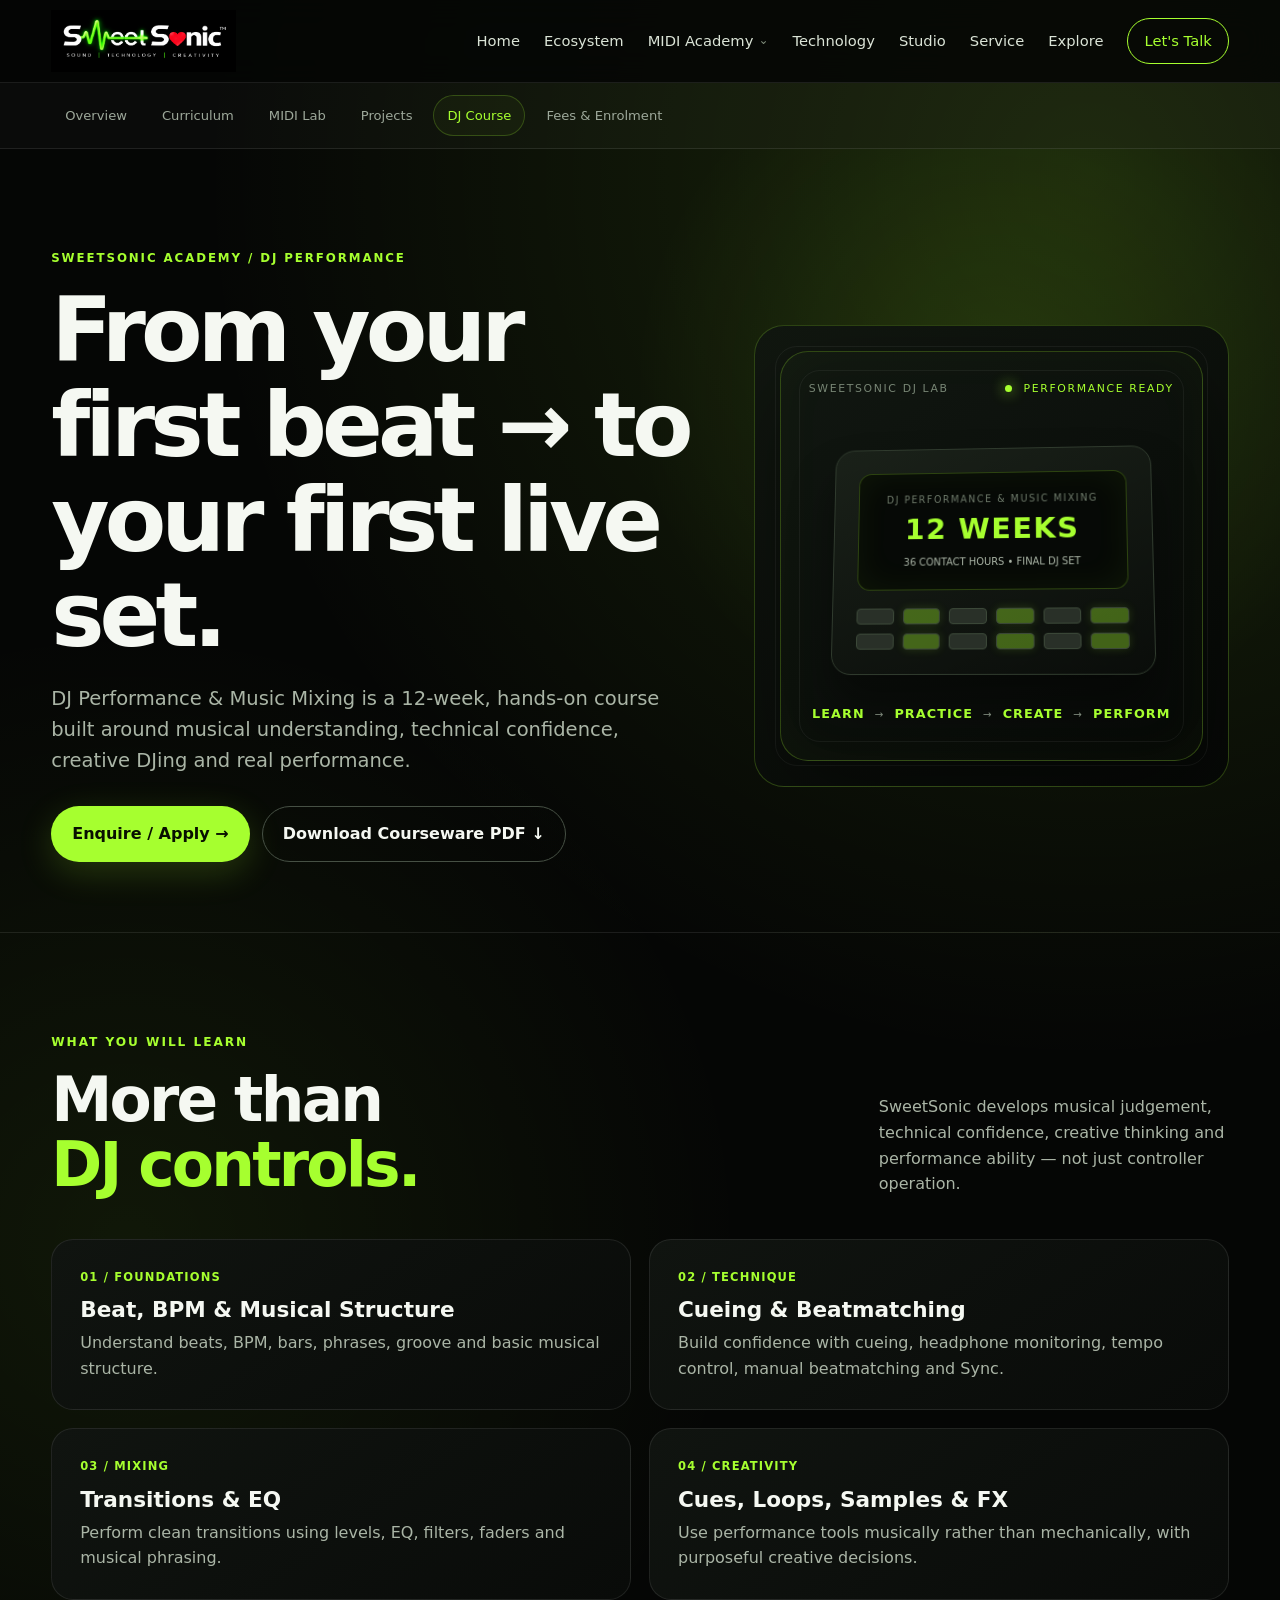
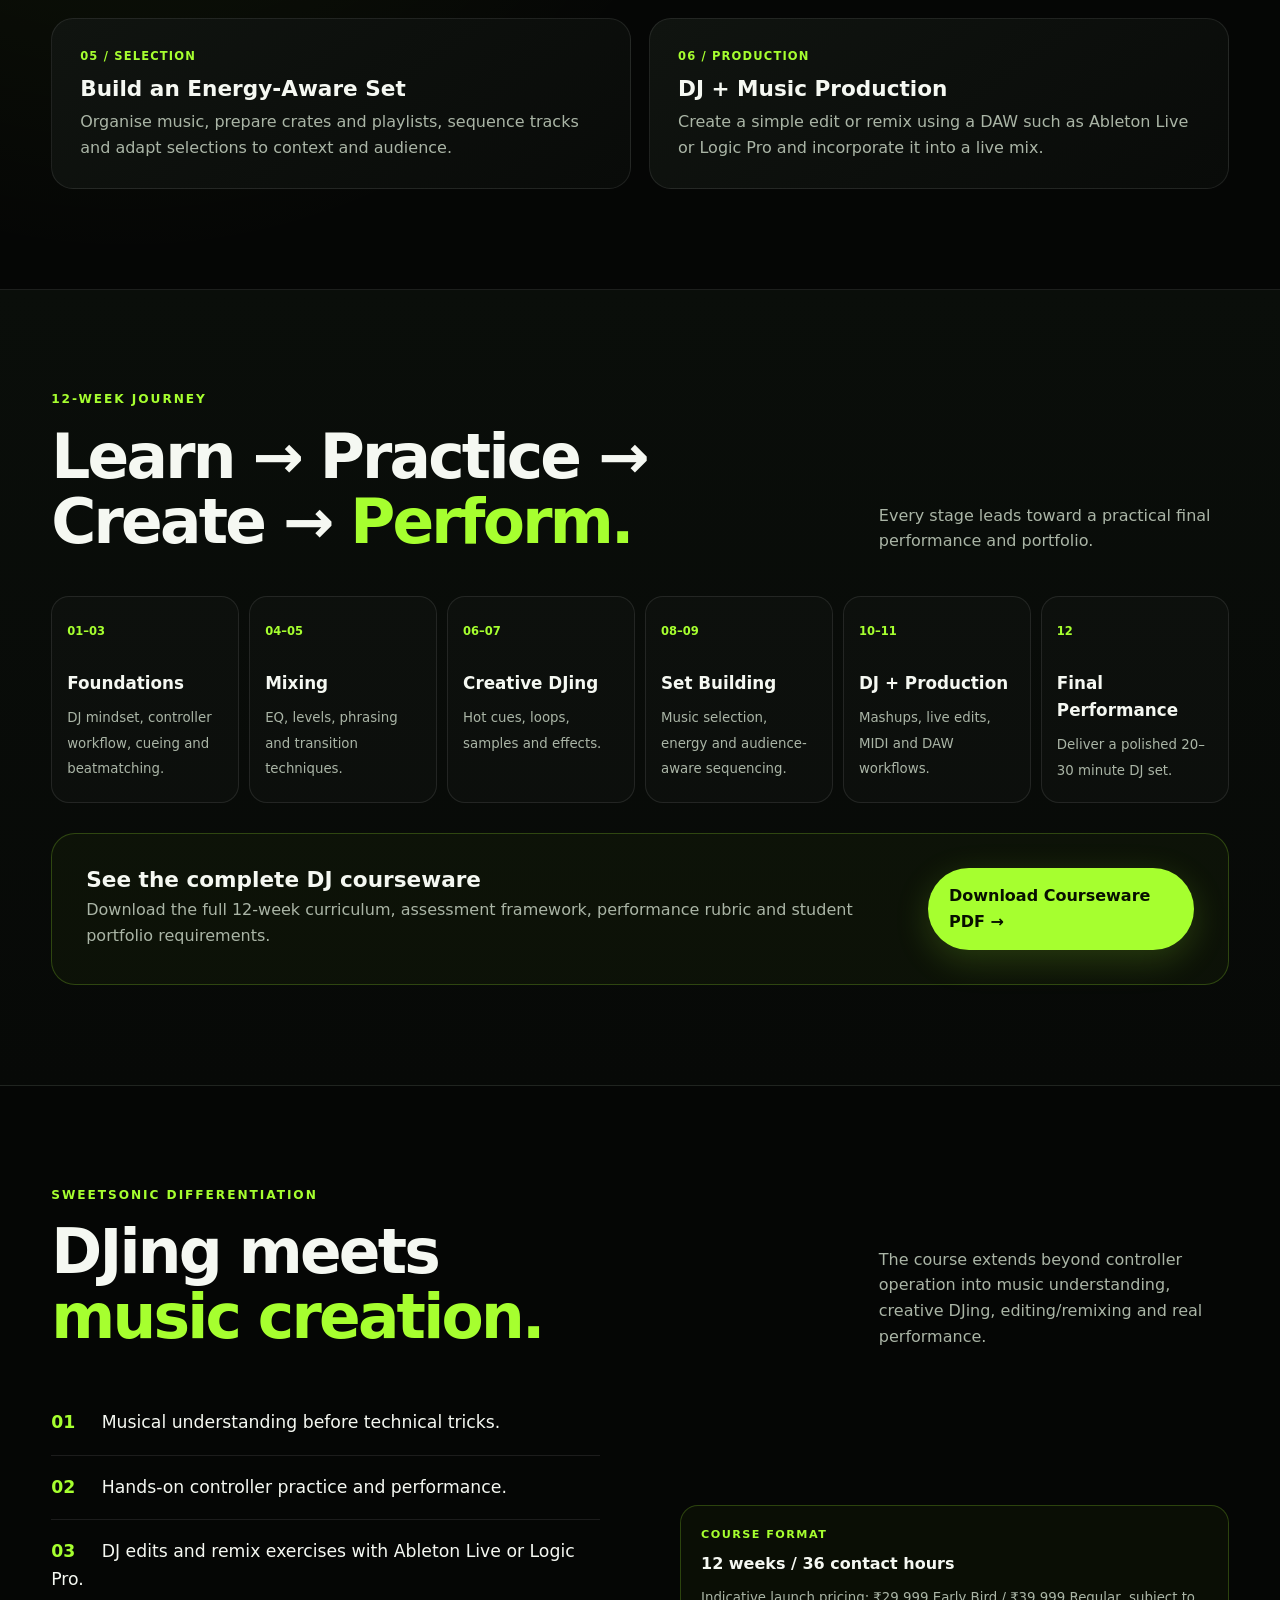
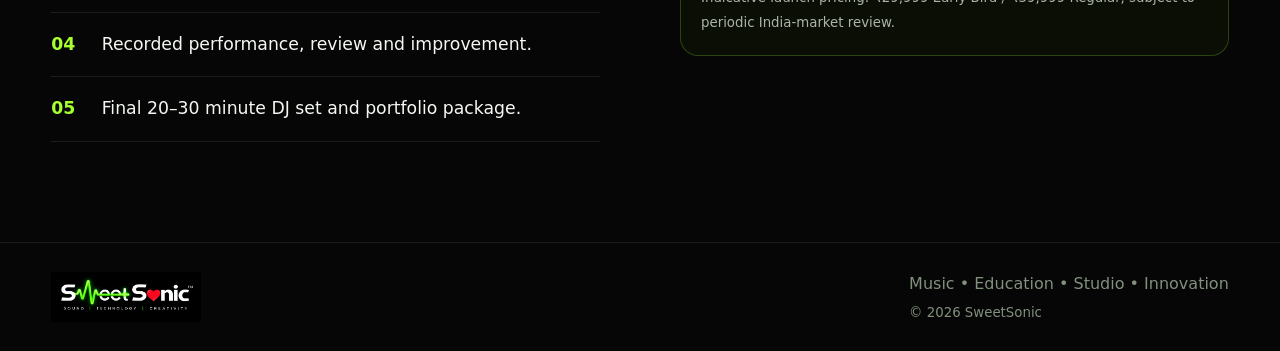
==== commit a89b2241: "Add files via upload" ====
--- a/dj-course.html
+++ b/dj-course.html
@@ -2,7 +2,7 @@
 <meta name="description" content="SweetSonic Academy — DJ Performance & Music Mixing. A 12-week hands-on course from first beat to first live set.">
 <meta name="theme-color" content="#050605"><title>DJ Performance & Music Mixing — SweetSonic Academy</title><link rel="stylesheet" href="styles.css"></head><body>
 <header class="site-header"><div class="container nav">
-<a class="brand" href="index.html#home" aria-label="SweetSonic home"><img src="assets/SweetSonicLogo.jpg" alt="SweetSonic logo"></a>
+<a class="brand" href="index.html#home" aria-label="SweetSonic home"><img src="assets/SweetSonicLogo.jpg?v=20260906" alt="SweetSonic logo"></a>
 <button class="menu-toggle" aria-label="Open menu" aria-expanded="false">☰</button>
 <nav class="nav-links" aria-label="Primary navigation">
 <a href="index.html#home">Home</a><a href="index.html#ecosystem">Ecosystem</a>
@@ -17,4 +17,4 @@
 <div class="content-grid"><article class="content-card reveal"><b>01 / FOUNDATIONS</b><h3>Beat, BPM & Musical Structure</h3><p>Understand beats, BPM, bars, phrases, groove and basic musical structure.</p></article><article class="content-card reveal"><b>02 / TECHNIQUE</b><h3>Cueing & Beatmatching</h3><p>Build confidence with cueing, headphone monitoring, tempo control, manual beatmatching and Sync.</p></article><article class="content-card reveal"><b>03 / MIXING</b><h3>Transitions & EQ</h3><p>Perform clean transitions using levels, EQ, filters, faders and musical phrasing.</p></article><article class="content-card reveal"><b>04 / CREATIVITY</b><h3>Cues, Loops, Samples & FX</h3><p>Use performance tools musically rather than mechanically, with purposeful creative decisions.</p></article><article class="content-card reveal"><b>05 / SELECTION</b><h3>Build an Energy-Aware Set</h3><p>Organise music, prepare crates and playlists, sequence tracks and adapt selections to context and audience.</p></article><article class="content-card reveal"><b>06 / PRODUCTION</b><h3>DJ + Music Production</h3><p>Create a simple edit or remix using a DAW such as Ableton Live or Logic Pro and incorporate it into a live mix.</p></article></div></div></section>
 <section class="section dark-band"><div class="container"><div class="section-heading reveal"><div><p class="eyebrow">12-WEEK JOURNEY</p><h2>Learn → Practice → Create → <span>Perform.</span></h2></div><p>Every stage leads toward a practical final performance and portfolio.</p></div><div class="journey-grid"><div class="journey-card reveal"><b>01–03</b><strong>Foundations</strong><small>DJ mindset, controller workflow, cueing and beatmatching.</small></div><div class="journey-card reveal"><b>04–05</b><strong>Mixing</strong><small>EQ, levels, phrasing and transition techniques.</small></div><div class="journey-card reveal"><b>06–07</b><strong>Creative DJing</strong><small>Hot cues, loops, samples and effects.</small></div><div class="journey-card reveal"><b>08–09</b><strong>Set Building</strong><small>Music selection, energy and audience-aware sequencing.</small></div><div class="journey-card reveal"><b>10–11</b><strong>DJ + Production</strong><small>Mashups, live edits, MIDI and DAW workflows.</small></div><div class="journey-card reveal"><b>12</b><strong>Final Performance</strong><small>Deliver a polished 20–30 minute DJ set.</small></div></div><div class="cta-panel reveal"><div><h3>See the complete DJ courseware</h3><p>Download the full 12-week curriculum, assessment framework, performance rubric and student portfolio requirements.</p></div><a class="btn btn-primary" href="assets/SweetSonic-DJ-Performance-Music-Mixing-Courseware.pdf" download>Download Courseware PDF →</a></div></div></section>
 <section class="section"><div class="container"><div class="section-heading reveal"><div><p class="eyebrow">SWEETSONIC DIFFERENTIATION</p><h2>DJing meets<br><span>music creation.</span></h2></div><p>The course extends beyond controller operation into music understanding, creative DJing, editing/remixing and real performance.</p></div><div class="proof-grid"><div class="promise-list reveal"><p><b>01</b> Musical understanding before technical tricks.</p><p><b>02</b> Hands-on controller practice and performance.</p><p><b>03</b> DJ edits and remix exercises with Ableton Live or Logic Pro.</p><p><b>04</b> Recorded performance, review and improvement.</p><p><b>05</b> Final 20–30 minute DJ set and portfolio package.</p></div><div class="fee-card reveal"><span>COURSE FORMAT</span><strong>12 weeks / 36 contact hours</strong><small>Indicative launch pricing: ₹29,999 Early Bird / ₹39,999 Regular, subject to periodic India-market review.</small></div></div></div></section>
-</main><footer><div class="container footer-inner"><img src="assets/SweetSonicLogo.jpg" alt="SweetSonic" class="footer-logo"><div><span>Music • Education • Studio • Innovation</span><small>© <span id="year"></span> SweetSonic</small></div></div></footer><script src="script.js"></script></body></html>
+</main><footer><div class="container footer-inner"><img src="assets/SweetSonicLogo.jpg?v=20260906" alt="SweetSonic" class="footer-logo"><div><span>Music • Education • Studio • Innovation</span><small>© <span id="year"></span> SweetSonic</small></div></div></footer><script src="script.js"></script></body></html>
